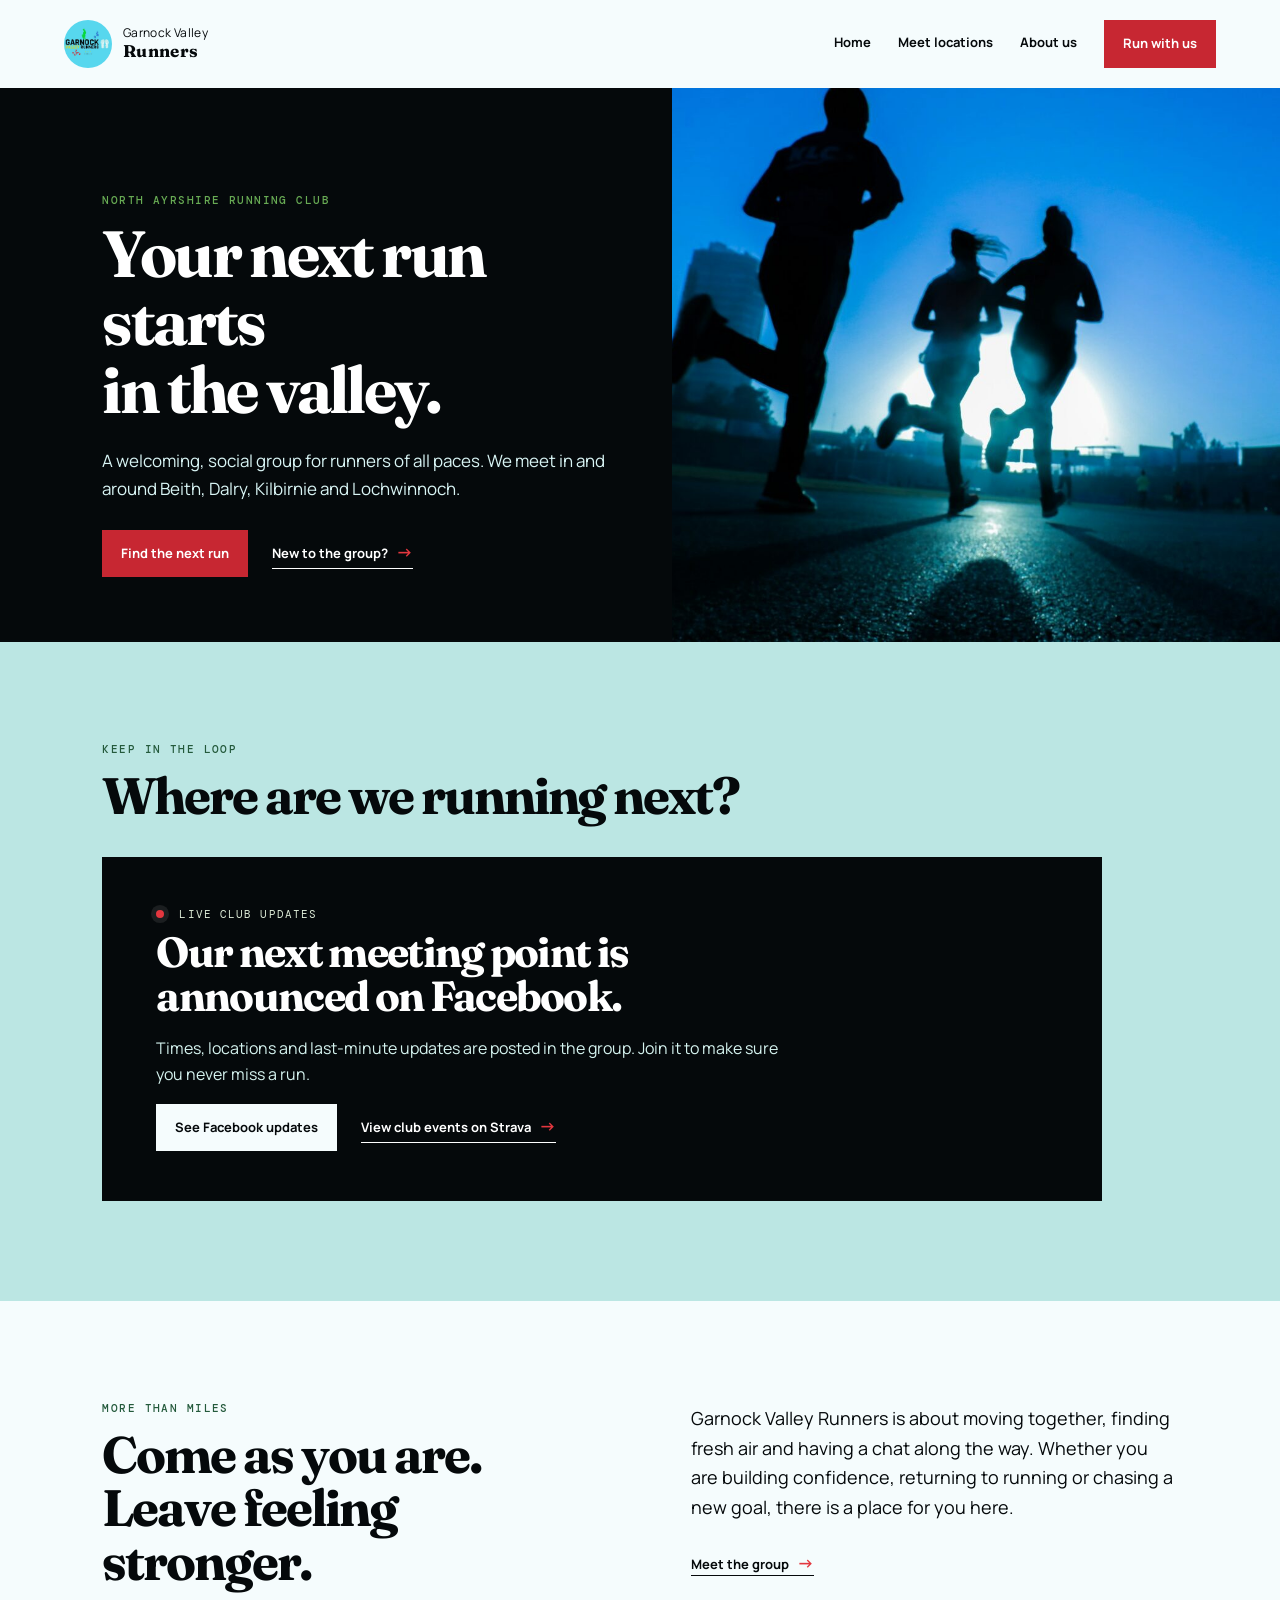
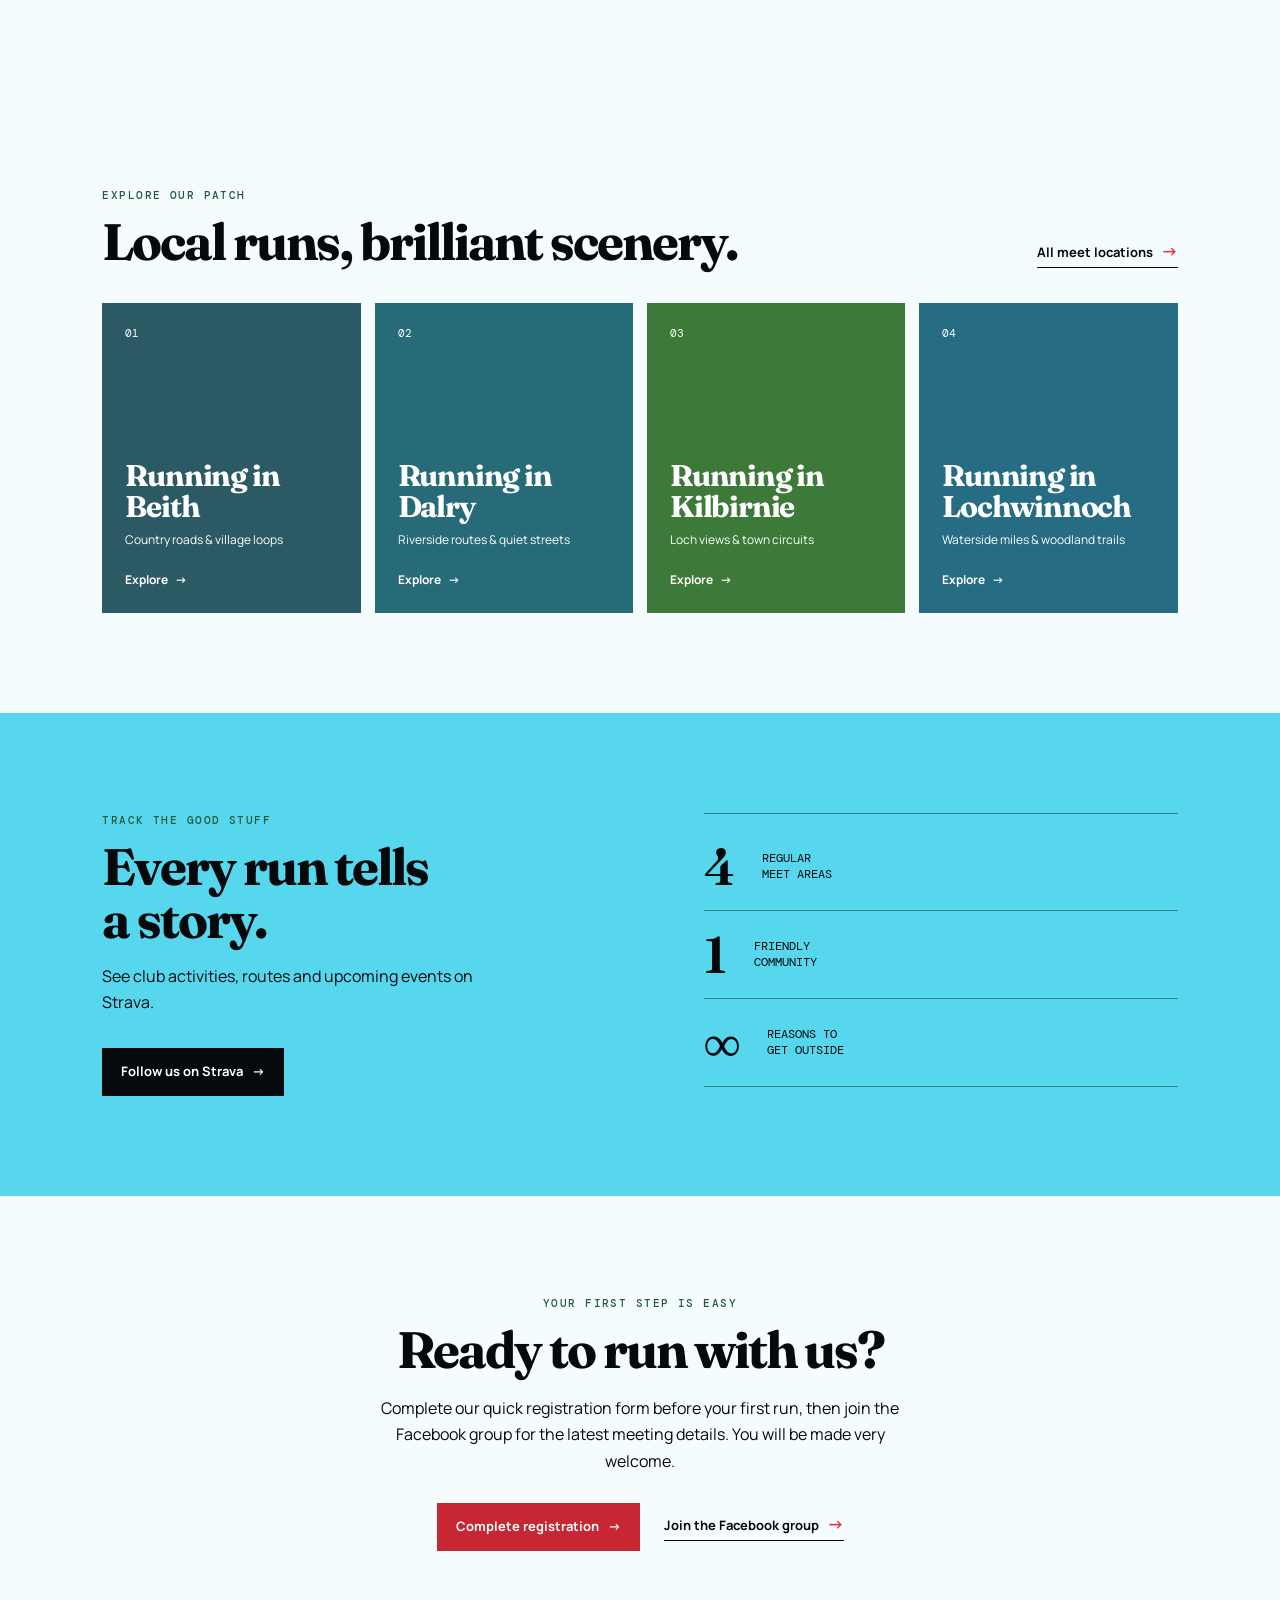
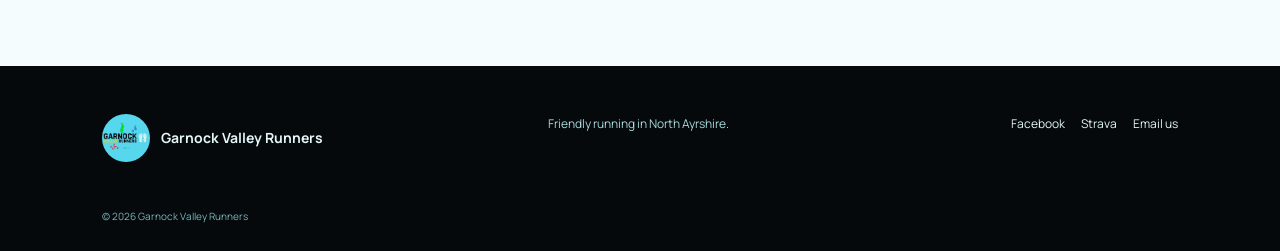
==== index.html @ bca84101 "Update location text" ====
<!doctype html>
<html lang="en-GB">
<head>
  <meta charset="utf-8">
  <meta name="viewport" content="width=device-width, initial-scale=1">
  <meta name="description" content="Garnock Valley Runners is a friendly, social running group meeting around Beith, Dalry, Kilbirnie and Lochwinnoch. Come along for a run.">
  <title>Garnock Valley Runners | Running in Beith, Dalry, Kilbirnie & Lochwinnoch</title>
  <link rel="canonical" href="https://garnockvalleyrunners.github.io/">
  <meta property="og:title" content="Garnock Valley Runners">
  <meta property="og:description" content="Friendly, social running around the Garnock Valley.">
  <meta property="og:type" content="website">
  <link rel="stylesheet" href="assets/styles.css">
  <link rel="icon" href="assets/favicon.ico" sizes="any">
  <link rel="icon" href="assets/images/icon-512.png" type="image/png">
  <link rel="apple-touch-icon" href="assets/images/apple-touch-icon.png">
  <script type="application/ld+json">
    {"@context":"https://schema.org","@type":"SportsOrganization","name":"Garnock Valley Runners","description":"A friendly social running group in North Ayrshire.","url":"https://garnockvalleyrunners.github.io/","sameAs":["https://www.facebook.com/groups/1202153667183586/","https://www.strava.com/clubs/1098368"],"areaServed":["Beith","Dalry","Kilbirnie","Lochwinnoch"]}
  </script>
</head>
<body>
  <a class="skip-link" href="#main">Skip to content</a>
  <header class="site-header">
    <a class="brand" href="index.html" aria-label="Garnock Valley Runners home"><span class="brand-mark">GVR</span><span>Garnock Valley<br><strong>Runners</strong></span></a>
    <button class="menu-button" aria-expanded="false" aria-controls="primary-nav">Menu</button>
    <nav id="primary-nav" aria-label="Primary navigation">
      <a class="active" href="index.html">Home</a><a href="locations.html">Meet locations</a><a href="about.html">About us</a><a class="nav-join" href="#join">Run with us</a>
    </nav>
  </header>

  <main id="main">
    <section class="hero">
      <div class="hero-copy">
        <p class="eyebrow">North Ayrshire running club</p>
        <h1>Your next run starts<br>in the valley.</h1>
        <p class="lead">A welcoming, social group for runners of all paces. We meet in and around Beith, Dalry, Kilbirnie and Lochwinnoch.</p>
        <div class="actions"><a class="button" href="#next-run">Find the next run</a><a class="text-link" href="about.html">New to the group? <span>→</span></a></div>
      </div>
      <div class="hero-art"><img class="banner-image" src="assets/images/running-banner-placeholder.jpg" alt=""></div>
    </section>

    <section id="next-run" class="section next-run">
      <div class="section-heading"><p class="eyebrow">Keep in the loop</p><h2>Where are we running next?</h2></div>
      <div class="update-card">
        <div class="pulse"><span></span> Live club updates</div>
        <h3>Our next meeting point is announced on Facebook.</h3>
        <p>Times, locations and last-minute updates are posted in the group. Join it to make sure you never miss a run.</p>
        <div class="actions"><a class="button button-light" href="https://www.facebook.com/groups/1202153667183586/" target="_blank" rel="noopener noreferrer">See Facebook updates</a><a class="text-link light" href="https://www.strava.com/clubs/1098368" target="_blank" rel="noopener noreferrer">View club events on Strava <span>→</span></a></div>
      </div>
    </section>

    <section class="section intro-grid">
      <div><p class="eyebrow">More than miles</p><h2>Come as you are.<br>Leave feeling stronger.</h2></div>
      <div class="intro-copy"><p>Garnock Valley Runners is about moving together, finding fresh air and having a chat along the way. Whether you are building confidence, returning to running or chasing a new goal, there is a place for you here.</p><a class="text-link" href="about.html">Meet the group <span>→</span></a></div>
    </section>

    <section class="section locations">
      <div class="section-heading row-heading">
        <div><p class="eyebrow">Explore our patch</p><h2>Local runs, brilliant scenery.</h2></div>
        <a class="text-link" href="locations.html">All meet locations <span>→</span></a>
      </div>
      <div class="location-grid">
        <a class="location-card beith" href="beith-running.html"><span>01</span><h3>Running in<br>Beith</h3><p>Country roads & village loops</p><b>Explore <i>→</i></b></a>
        <a class="location-card dalry" href="dalry-running.html"><span>02</span><h3>Running in<br>Dalry</h3><p>Riverside routes & quiet streets</p><b>Explore <i>→</i></b></a>
        <a class="location-card kilbirnie" href="kilbirnie-running.html"><span>03</span><h3>Running in<br>Kilbirnie</h3><p>Loch views & town circuits</p><b>Explore <i>→</i></b></a>
        <a class="location-card lochwinnoch" href="lochwinnoch-running.html"><span>04</span><h3>Running in<br>Lochwinnoch</h3><p>Waterside miles & woodland trails</p><b>Explore <i>→</i></b></a>
      </div>
    </section>

    <section class="section strava-callout">
      <div>
        <p class="eyebrow">Track the good stuff</p>
        <h2>Every run tells<br>a story.</h2>
        <p>See club activities, routes and upcoming events on Strava.</p>
        <a class="button" href="https://www.strava.com/clubs/1098368" target="_blank" rel="noopener noreferrer">Follow us on Strava <span>→</span></a>
      </div>
      <div class="stat-stack">
        <div><strong>4</strong><span>regular<br>meet areas</span></div>
        <div><strong>1</strong><span>friendly<br>community</span></div>
        <div><strong>∞</strong><span>reasons to<br>get outside</span></div>
      </div>
    </section>

    <section id="join" class="join section">
      <p class="eyebrow">Your first step is easy</p>
      <h2>Ready to run with us?</h2>
      <p>Complete our quick registration form before your first run, then join the Facebook group for the latest meeting details. You will be made very welcome.</p>
      <div class="actions join-actions">
        <a class="button" href="https://form.jotform.com/garnockvalleyrunners/garnock-valley-runners-waiver" target="_blank" rel="noopener noreferrer">Complete registration <span>→</span></a>
        <a class="text-link" href="https://www.facebook.com/groups/1202153667183586/" target="_blank" rel="noopener noreferrer">Join the Facebook group <span>→</span></a>
      </div>
    </section>
  </main>

  <footer>
    <div class="footer-brand"><span class="brand-mark">GVR</span><strong>Garnock Valley Runners</strong></div>
    <p>Friendly running in North Ayrshire.</p>
    <div class="footer-links">
      <a href="https://www.facebook.com/groups/1202153667183586/" target="_blank" rel="noopener noreferrer">Facebook</a>
      <a href="https://www.strava.com/clubs/1098368" target="_blank" rel="noopener noreferrer">Strava</a>
      <a href="mailto:garnockvalleyrunners@gmail.com">Email us</a>
    </div>
    <small>© <span data-year></span> Garnock Valley Runners</small>
  </footer>
  <script src="assets/site.js"></script>
</body>
</html>
---- assets/styles.css ----
@import url('https://fonts.googleapis.com/css2?family=DM+Mono:wght@400;500&family=Fraunces:opsz,wght@9..144,500;9..144,600;9..144,700&family=Manrope:wght@400;500;600;700&display=swap');

.brand-mark {
  display: block;
  width: 48px;
  height: 48px;
  border-radius: 50%;
  background: #56d7ed url("images/gvr-logo.webp") center/cover no-repeat;
  color: transparent;
  font-size: 0;
  flex: none;
}

:root {
  --ink: #05090b;
  --forest: #2c5a64;
  --moss: #68ab54;
  --cream: #f5fcfd;
  --sand: #bbe6e3;
  --coral: #e3373f;
  --white: #fff;
}

* {
  box-sizing: border-box;
}

html {
  scroll-behavior: smooth;
}

body {
  margin: 0;
  background: var(--cream);
  color: var(--ink);
  font: 16px/1.65 Manrope,Arial,sans-serif;
}

a {
  color: inherit;
  text-decoration: none;
}

.skip-link {
  position: absolute;
  left: -999px;
}

.skip-link:focus {
  left: 1rem;
  top: 1rem;
  z-index: 10;
  background: #fff;
  padding: .5rem;
}

.site-header {
  height: 88px;
  padding: 0 max(5vw,28px);
  display: flex;
  align-items: center;
  justify-content: space-between;
  background: var(--cream);
}

.brand {
  display: flex;
  gap: 11px;
  align-items: center;
  font-size: 12px;
  line-height: 1.22;
  letter-spacing: .03em;
}

.brand strong {
  font-family: Fraunces,serif;
  font-size: 17px;
}

.brand-logo {
  width: 48px;
  height: 48px;
  object-fit: cover;
  border-radius: 50%;
}

nav {
  display: flex;
  gap: 27px;
  align-items: center;
  font-size: 13px;
  font-weight: 700;
}

nav a:not(.nav-join) {
  border-bottom: 2px solid transparent;
  padding: 7px 0;
}

nav a:hover,nav .active {
  border-color: var(--coral);
}

.nav-join,.button {
  display: inline-flex;
  align-items: center;
  gap: 9px;
  border: 0;
  border-radius: 0;
  background: var(--coral);
  padding: 13px 19px;
  color: #fff;
  font-weight: 700;
  font-size: 13px;
  transition: transform .2s,background .2s;
}

.nav-join:hover,.button:hover {
  transform: translateY(-2px);
  background: #b71928;
}

.menu-button {
  display: none;
}

.hero {
  min-height: 548px;
  display: grid;
  grid-template-columns: 1.05fr .95fr;
  background: var(--ink);
  color: #fff;
}

.hero-copy {
  padding: 105px max(5vw,28px) 65px max(8vw,60px);
  align-self: center;
}

.eyebrow {
  margin: 0 0 13px;
  color: var(--moss);
  font: 500 11px "DM Mono",monospace;
  letter-spacing: .13em;
  text-transform: uppercase;
}

.hero h1,h2,h3 {
  font-family: Fraunces,Georgia,serif;
  line-height: 1.04;
  letter-spacing: -.04em;
}

.hero h1 {
  max-width: 620px;
  margin: 0;
  font-size: clamp(42px,5.1vw,73px);
}

.lead {
  max-width: 520px;
  margin: 23px 0 27px;
  font-size: 17px;
  color: #d9f5f5;
}

.actions {
  display: flex;
  align-items: center;
  gap: 24px;
  flex-wrap: wrap;
}

.text-link {
  font-size: 13px;
  font-weight: 700;
  border-bottom: 1px solid currentColor;
  padding-bottom: 2px;
}

.text-link span {
  color: var(--coral);
  font-size: 17px;
  padding-left: 5px;
}

.hero-art {
  position: relative;
  overflow: hidden;
  min-height: 420px;
  background: #56d7ed;
}

.hero-art p {
  position: absolute;
  top: 16%;
  left: 13%;
  z-index: 2;
  margin: 0;
  color: var(--ink);
  font: 600 clamp(30px,3.8vw,57px)/1 Fraunces,serif;
  letter-spacing: -.06em;
}

.sun {
  position: absolute;
  width: 180px;
  height: 180px;
  border-radius: 50%;
  background: #f5df00;
  top: 9%;
  right: 20%;
}

.hill {
  position: absolute;
  border-radius: 50% 50% 0 0;
}

.hill-one {
  width: 125%;
  height: 55%;
  background: #68ab54;
  bottom: -8%;
  left: -30%;
  transform: rotate(5deg);
}

.hill-two {
  width: 130%;
  height: 43%;
  background: #2c5a64;
  bottom: -15%;
  right: -48%;
  transform: rotate(-7deg);
}

.runner {
  z-index: 3;
  position: absolute;
  bottom: 20%;
  width: 13px;
  height: 46px;
  background: var(--ink);
  border-radius: 10px 10px 3px 3px;
  transform: rotate(17deg);
}

.runner:before {
  content: "";
  position: absolute;
  width: 17px;
  height: 17px;
  border-radius: 50%;
  background: var(--ink);
  top: -21px;
  left: -2px;
}

.runner:after {
  content: "";
  position: absolute;
  width: 50px;
  height: 6px;
  background: var(--ink);
  bottom: -5px;
  left: -26px;
  transform: rotate(-38deg);
  border-radius: 4px;
}

.runner-one {
  left: 48%;
}

.runner-two {
  left: 63%;
  bottom: 27%;
  transform: scale(.78) rotate(-10deg);
}

.section {
  padding: 100px max(8vw,60px);
}

.section h2 {
  font-size: clamp(34px,4vw,53px);
  margin: 0;
}

.next-run {
  background: var(--sand);
}

.section-heading {
  margin-bottom: 35px;
}

.update-card {
  position: relative;
  max-width: 1000px;
  padding: 50px 54px;
  background: var(--ink);
  color: #fff;
}

.update-card h3 {
  max-width: 670px;
  font-size: clamp(26px,3.3vw,42px);
  margin: 10px 0;
}

.update-card p {
  max-width: 650px;
  color: #d5f3ef;
}

.pulse {
  font: 11px "DM Mono",monospace;
  letter-spacing: .1em;
  text-transform: uppercase;
  color: #dcead6;
}

.pulse span {
  display: inline-block;
  width: 8px;
  height: 8px;
  margin-right: 7px;
  border-radius: 50%;
  background: var(--coral);
  box-shadow: 0 0 0 5px #ffffff16;
}

.button-light {
  background: var(--cream);
  color: var(--ink);
}

.button-light:hover {
  background: #fff;
  color: var(--ink);
}

.light {
  color: #fff;
}

.intro-grid {
  display: grid;
  grid-template-columns: 1fr 1fr;
  gap: 8vw;
}

.intro-copy {
  max-width: 530px;
  font-size: 18px;
}

.intro-copy p {
  margin-top: 3px;
  margin-bottom: 25px;
}

.row-heading {
  display: flex;
  justify-content: space-between;
  align-items: end;
}

.location-grid {
  display: grid;
  grid-template-columns: repeat(4,1fr);
  gap: 14px;
}

.location-card {
  min-height: 310px;
  padding: 23px;
  display: flex;
  flex-direction: column;
  color: #fff;
  background: var(--forest);
  transition: transform .2s;
}

.location-card:hover {
  transform: translateY(-5px);
}

.location-card span {
  font: 11px "DM Mono",monospace;
  color: #d9f5f5;
}

.location-card h3 {
  margin: auto 0 8px;
  font-size: 30px;
}

.location-card p {
  margin: 0;
  font-size: 12px;
  color: #dbe7db;
}

.location-card b {
  margin-top: 20px;
  font-size: 12px;
}

.location-card i {
  font-style: normal;
  color: #f5df00;
  padding-left: 5px;
}

.beith {
  background: #2c5a64;
}

.dalry {
  background: #378c9d;
}

.kilbirnie {
  background: #68ab54;
}

.lochwinnoch {
  background: #266c82;
}

.strava-callout {
  display: grid;
  grid-template-columns: 1fr 1fr;
  gap: 10vw;
  background: #56d7ed;
  color: var(--ink);
}

.strava-callout .eyebrow {
  color: #2c5a64;
}

.strava-callout p {
  max-width: 390px;
}

.strava-callout .button {
  margin-top: 17px;
  background: var(--ink);
}

.stat-stack {
  display: grid;
  align-content: center;
  border-top: 1px solid #05090b71;
}

.stat-stack div {
  display: flex;
  align-items: center;
  gap: 27px;
  padding: 18px 0;
  border-bottom: 1px solid #05090b71;
}

.stat-stack strong {
  font: 600 51px/1 Fraunces,serif;
}

.stat-stack span {
  font: 12px "DM Mono",monospace;
  text-transform: uppercase;
  line-height: 1.4;
}

.join {
  text-align: center;
  padding-bottom: 115px;
}

.join p:not(.eyebrow) {
  max-width: 530px;
  margin: 19px auto 27px;
}

.join .button {
  margin-top: 2px;
}

footer {
  padding: 48px max(8vw,60px) 27px;
  background: var(--ink);
  color: #e3f6f8;
  display: grid;
  grid-template-columns: 1.4fr 1fr 1fr;
  gap: 18px;
  font-size: 12px;
}

footer .footer-brand {
  display: flex;
  align-items: center;
  gap: 11px;
  font-size: 14px;
}

footer p {
  margin: 0;
  color: #a9d9dd;
}

.footer-links {
  display: flex;
  gap: 16px;
  justify-content: flex-end;
}

.footer-links a:hover {
  text-decoration: underline;
}

footer small {
  grid-column: 1/-1;
  padding-top: 28px;
  color: #78b6bd;
  font-size: 10px;
}

@media(max-width:760px) {
  .site-header {
    height: 72px;
  }

  .menu-button {
    display: block;
    border: 0;
    background: none;
    font: 700 13px Manrope;
    color: var(--ink);
  }

  nav {
    display: none;
    position: absolute;
    z-index: 5;
    left: 0;
    right: 0;
    top: 72px;
    padding: 20px 28px;
    flex-direction: column;
    align-items: stretch;
    background: var(--cream);
  }

  nav.open {
    display: flex;
  }

  .hero {
    grid-template-columns: 1fr;
  }

  .hero-copy {
    padding: 76px 28px 55px;
  }

  .hero-art {
    min-height: 300px;
  }

  .section {
    padding: 70px 28px;
  }

  .row-heading {
    align-items: start;
    gap: 20px;
    flex-direction: column;
  }

  .location-grid {
    grid-template-columns: 1fr 1fr;
  }

  .location-card {
    min-height: 230px;
  }

  .location-card h3 {
    font-size: 25px;
  }

  .intro-grid,.strava-callout {
    grid-template-columns: 1fr;
    gap: 40px;
  }

  .update-card {
    padding: 35px 28px;
  }

  .footer-links {
    justify-content: start;
  }

  footer {
    grid-template-columns: 1fr;
    gap: 13px;
  }

  .hero h1 {
    font-size: 48px;
  }
}

@media(max-width:430px) {
  .location-grid {
    grid-template-columns: 1fr;
  }

  .location-card {
    min-height: 190px;
  }

  .hero h1 {
    font-size: 42px;
  }
}

.route-gallery {
  background: var(--cream);
}

.route-gallery .section-heading>p:not(.eyebrow) {
  max-width: 620px;
  margin: 18px 0 0;
}

.route-grid {
  display: grid;
  grid-template-columns: repeat(3,1fr);
  gap: 18px;
}

.route-card {
  padding: 24px;
  background: #fff;
  border: 1px solid #b9e5e9;
  overflow: hidden;
}

.route-card h3 {
  margin: 3px 0 20px;
  font-size: 28px;
}

.route-number {
  margin: 0;
  color: #2c5a64;
  font: 10px "DM Mono",monospace;
  letter-spacing: .08em;
  text-transform: uppercase;
}

@media(max-width:960px) {
  .route-grid {
    grid-template-columns: 1fr;
  }
}

@media(max-width:760px) {
  .route-gallery {
    padding-top: 70px;
    padding-bottom: 70px;
  }
}

.leaders {
  background: var(--sand);
}

.leaders .section-heading>p:not(.eyebrow) {
  max-width: 610px;
  margin: 18px 0 0;
}

.leader-grid {
  display: grid;
  grid-template-columns: repeat(4,1fr);
  gap: 18px;
}

.leader-card {
  background: #fff;
}

.leader-card img {
  display: block;
  width: 100%;
  aspect-ratio: 1;
  object-fit: cover;
}

.leader-card>div {
  padding: 19px 18px 22px;
}

.leader-card .eyebrow {
  margin-bottom: 7px;
  color: #2c5a64;
  font-size: 9px;
}

.leader-card h3 {
  margin: 0;
  font-size: 26px;
}

.leader-card p:last-child {
  margin: 9px 0 0;
  font-size: 13px;
  line-height: 1.55;
}

@media(max-width:960px) {
  .leader-grid {
    grid-template-columns: repeat(2,1fr);
  }
}

@media(max-width:500px) {
  .leader-grid {
    grid-template-columns: 1fr;
  }
}

.nav-join,.button {
  background: #c72732;
}

.nav-join:hover,.button:hover {
  background: #a71e27;
}

.button-light {
  background: #f5fcfd;
  color: #05090b;
}

.button-light:hover {
  background: #fff;
  color: #05090b;
}

.section .eyebrow,.leader-card .eyebrow {
  color: #245a3c;
}

.strava-callout .eyebrow {
  color: #245a3c;
}

.dalry {
  background: #276a78;
}

.location-card,.location-card span,.location-card p,.location-card i {
  color: #fff;
}

.kilbirnie,.kilbirnie span,.kilbirnie p,.kilbirnie i {
  color: var(--ink);
}

.hero-art {
  background: #2c5a64;
}

.banner-image {
  width: 100%;
  height: 100%;
  display: block;
  object-fit: cover;
}

.text-link:hover {
  border-bottom-color: transparent;
}

.kilbirnie {
  background: #3d7939;
}

.kilbirnie,.kilbirnie span,.kilbirnie p,.kilbirnie i {
  color: #fff;
}

.locations-intro {
  padding-bottom: 45px;
}

.page-title {
  margin: 0;
  font-family: Fraunces,serif;
  font-size: clamp(42px,6vw,76px);
  line-height: 1.02;
  letter-spacing: -.05em;
}

.locations-lead {
  max-width: 650px;
  color: var(--ink);
}

.locations-grid-section {
  padding-top: 25px;
}

.join-actions {
  justify-content: center;
}

.about-hero {
  min-height: 390px;
}

.about-hero-copy {
  padding-top: 65px;
  padding-bottom: 65px;
}

.first-run {
  display: grid;
  grid-template-columns: .8fr 1.2fr;
  gap: 8vw;
  align-items: start;
  background: #fff;
}

.first-run-intro>p:not(.eyebrow) {
  max-width: 410px;
  margin: 20px 0 28px;
}

.first-run-steps {
  margin: 0;
  padding: 0;
  list-style: none;
  border-top: 1px solid #b9e5e9;
}

.first-run-steps li {
  display: grid;
  grid-template-columns: 72px 1fr;
  gap: 20px;
  padding: 25px 0;
  border-bottom: 1px solid #b9e5e9;
}

.first-run-steps>li>span {
  color: #245a3c;
  font: 500 12px "DM Mono",monospace;
}

.first-run-steps h3 {
  margin: 0;
  font-size: 26px;
}

.first-run-steps p {
  max-width: 480px;
  margin: 8px 0 0;
  font-size: 14px;
}

@media(max-width:760px) {
  .first-run {
    grid-template-columns: 1fr;
    gap: 42px;
  }

  .first-run-steps li {
    grid-template-columns: 48px 1fr;
    gap: 14px;
  }
}

.meeting-point {
  display: grid;
  grid-template-columns: minmax(260px, .8fr) minmax(300px, 1.2fr);
  gap: 7vw;
  align-items: center;
  background: #fff;
}

.meeting-point .section-heading {
  margin: 0;
}

.meeting-point .section-heading>p:not(.eyebrow) {
  max-width: 480px;
  margin: 18px 0 23px;
}

.meeting-links {
  display: flex;
  flex-wrap: wrap;
  gap: 20px;
}

.what3words-link {
  margin-left: 20px;
}

.what3words-prefix {
  padding-left: 0;
  color: var(--coral);
}

.meeting-map {
  width: 100%;
  min-height: 390px;
  border: 0;
}

@media(max-width:760px) {
  .meeting-point {
    grid-template-columns: 1fr;
    gap: 32px;
  }

  .meeting-map {
    min-height: 320px;
  }
}
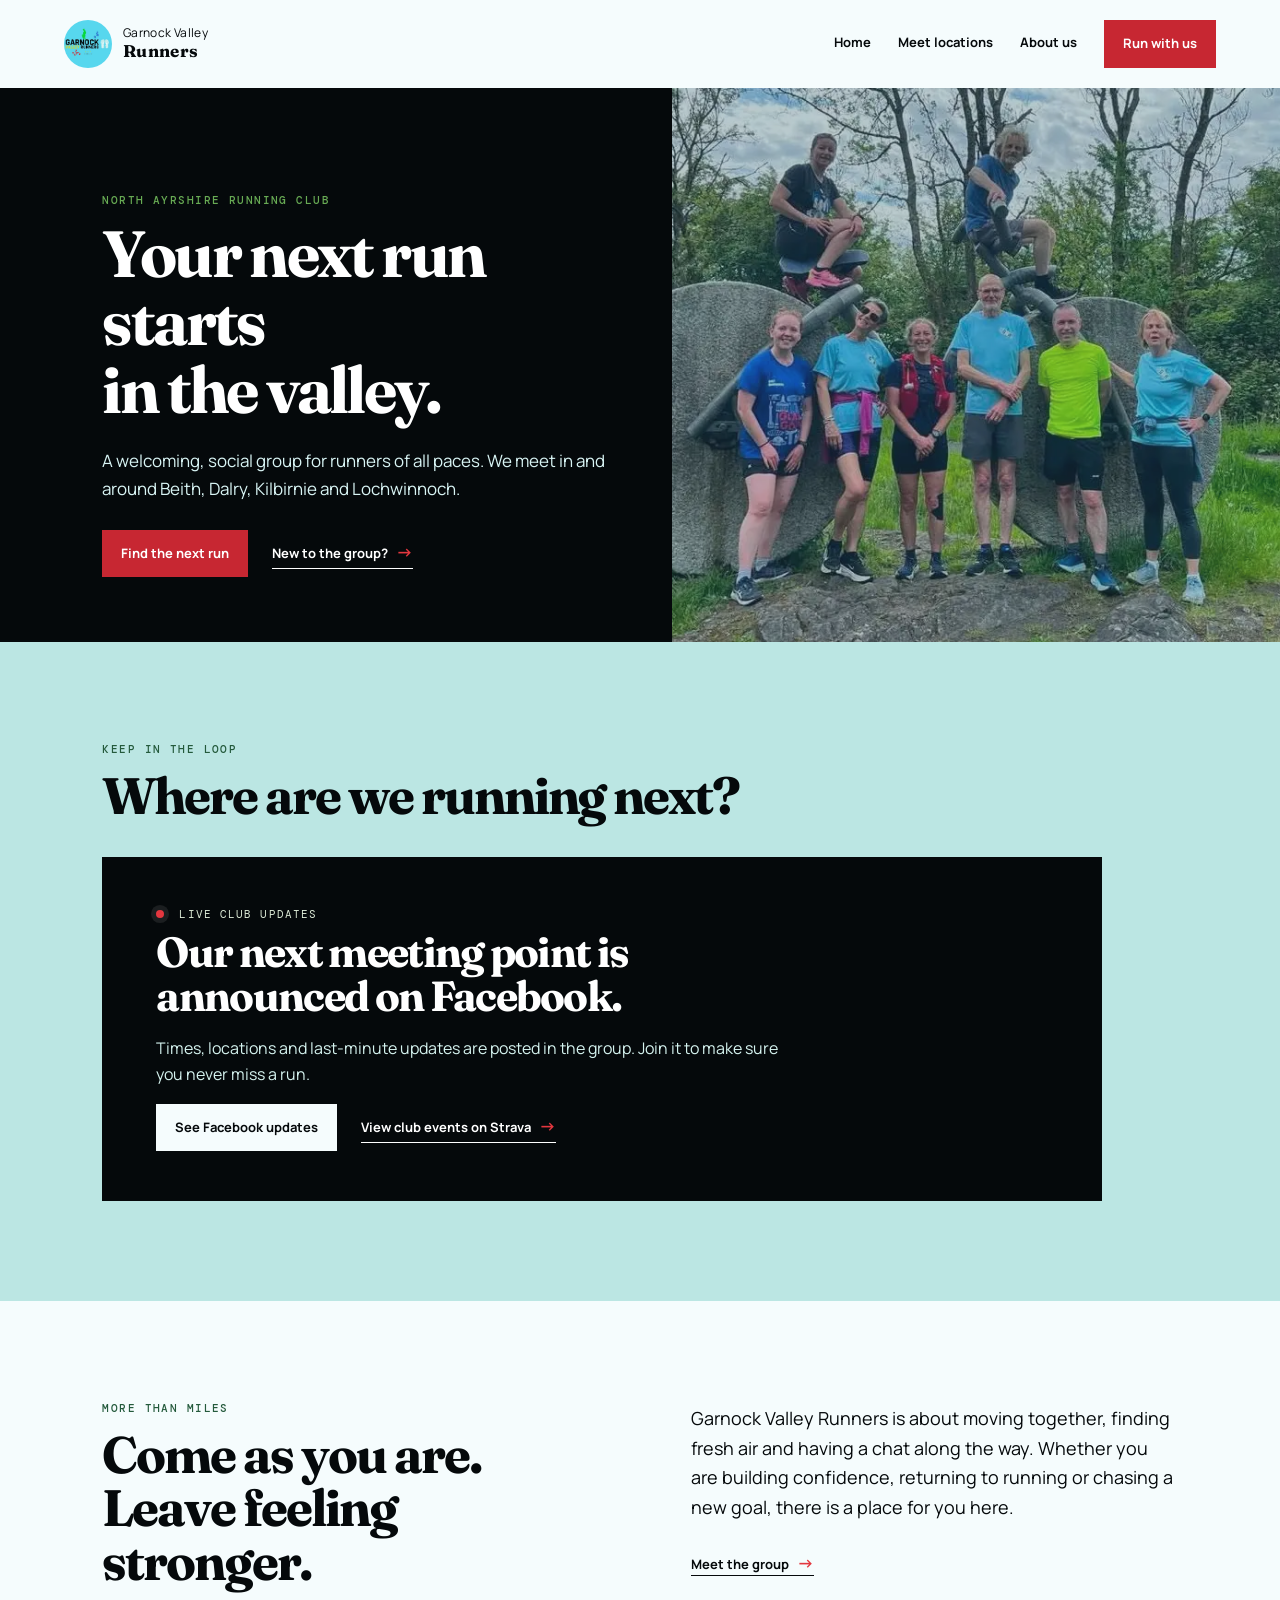
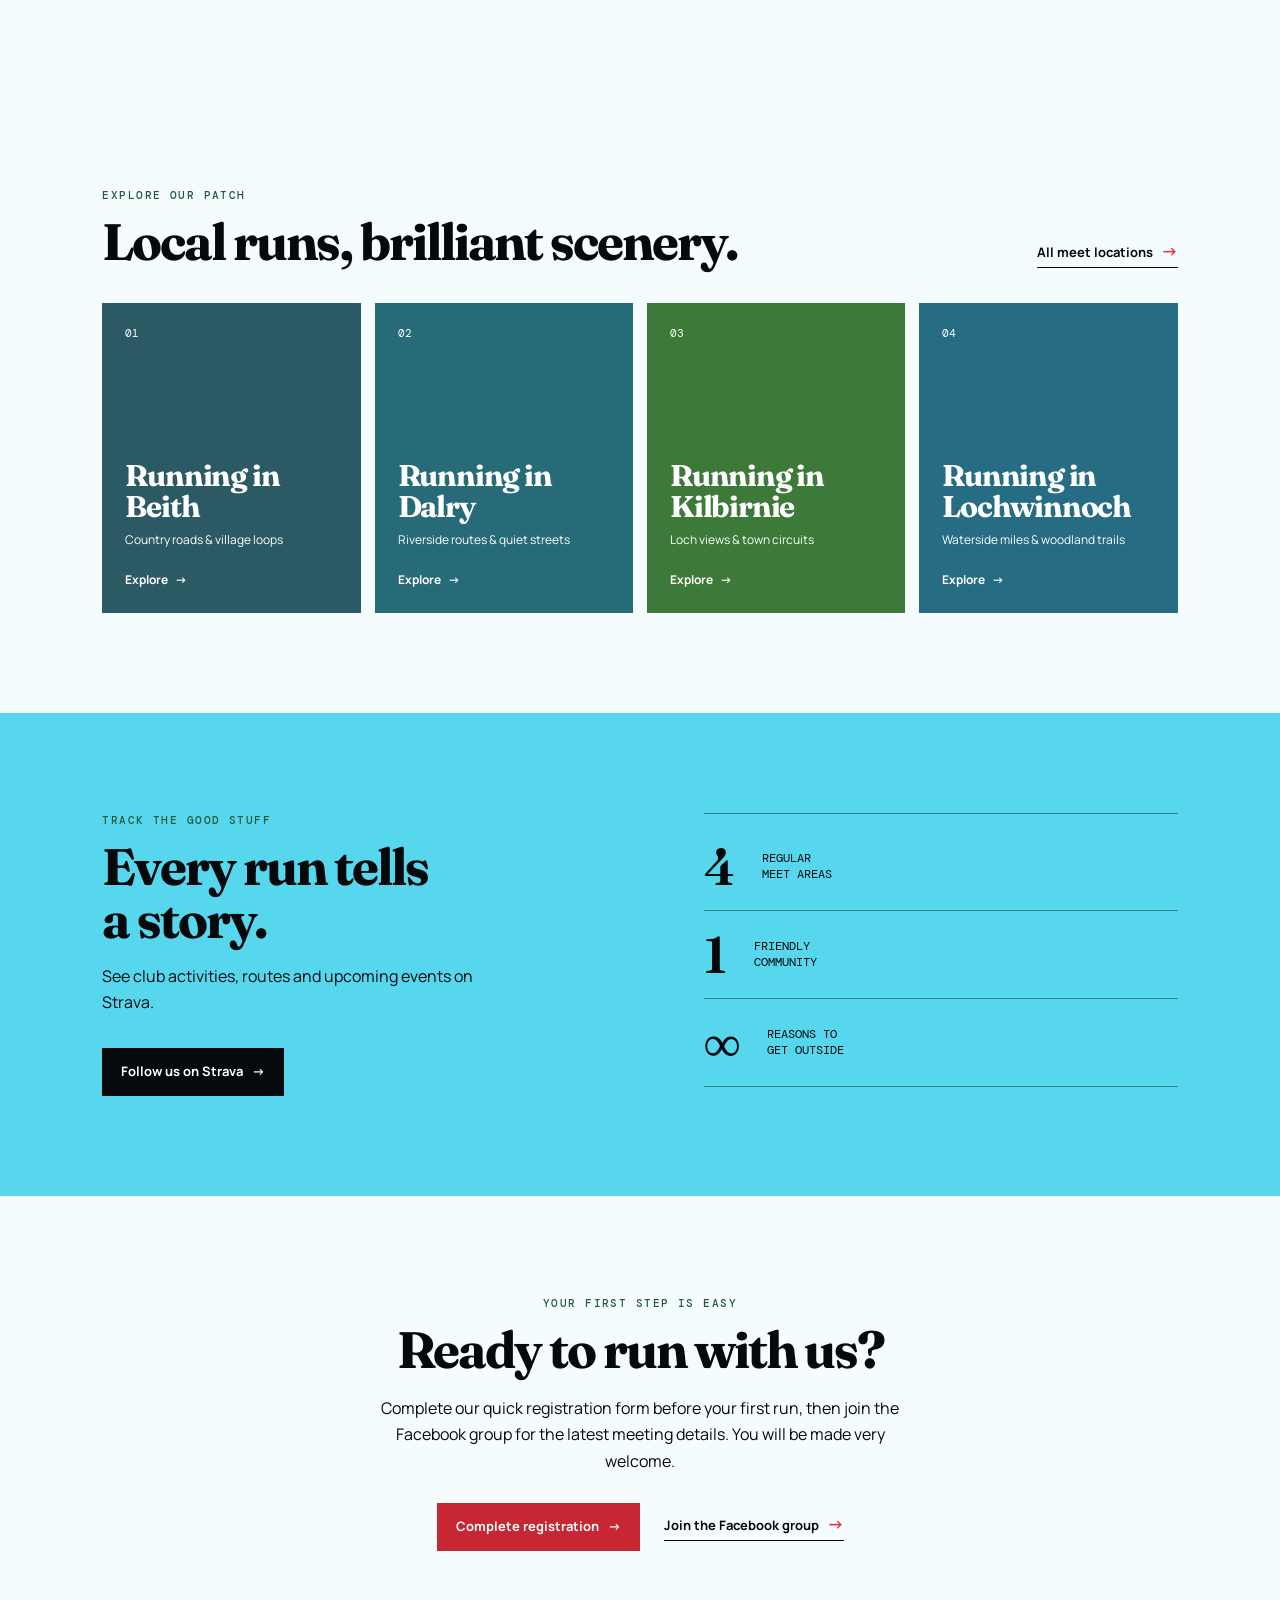
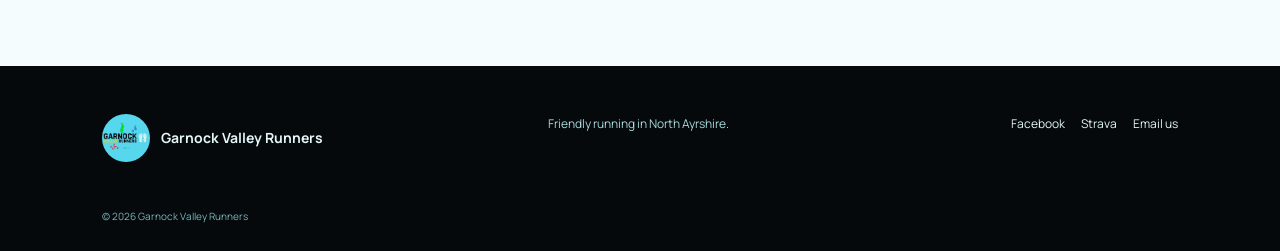
==== commit bdcf8f96: "GVR Images" ====
--- a/index.html
+++ b/index.html
@@ -5,16 +5,17 @@
   <meta name="viewport" content="width=device-width, initial-scale=1">
   <meta name="description" content="Garnock Valley Runners is a friendly, social running group meeting around Beith, Dalry, Kilbirnie and Lochwinnoch. Come along for a run.">
   <title>Garnock Valley Runners | Running in Beith, Dalry, Kilbirnie & Lochwinnoch</title>
-  <link rel="canonical" href="https://garnockvalleyrunners.github.io/">
+  <link rel="canonical" href="https://g-v-r.github.io/">
   <meta property="og:title" content="Garnock Valley Runners">
   <meta property="og:description" content="Friendly, social running around the Garnock Valley.">
   <meta property="og:type" content="website">
+  <meta property="og:url" content="https://g-v-r.github.io/">
   <link rel="stylesheet" href="assets/styles.css">
   <link rel="icon" href="assets/favicon.ico" sizes="any">
   <link rel="icon" href="assets/images/icon-512.png" type="image/png">
   <link rel="apple-touch-icon" href="assets/images/apple-touch-icon.png">
   <script type="application/ld+json">
-    {"@context":"https://schema.org","@type":"SportsOrganization","name":"Garnock Valley Runners","description":"A friendly social running group in North Ayrshire.","url":"https://garnockvalleyrunners.github.io/","sameAs":["https://www.facebook.com/groups/1202153667183586/","https://www.strava.com/clubs/1098368"],"areaServed":["Beith","Dalry","Kilbirnie","Lochwinnoch"]}
+    {"@context":"https://schema.org","@type":"SportsOrganization","name":"Garnock Valley Runners","description":"A friendly social running group in North Ayrshire.","url":"https://g-v-r.github.io/","sameAs":["https://www.facebook.com/groups/1202153667183586/","https://www.strava.com/clubs/1098368"],"areaServed":["Beith","Dalry","Kilbirnie","Lochwinnoch"]}
   </script>
 </head>
 <body>
@@ -35,7 +36,7 @@
         <p class="lead">A welcoming, social group for runners of all paces. We meet in and around Beith, Dalry, Kilbirnie and Lochwinnoch.</p>
         <div class="actions"><a class="button" href="#next-run">Find the next run</a><a class="text-link" href="about.html">New to the group? <span>→</span></a></div>
       </div>
-      <div class="hero-art"><img class="banner-image" src="assets/images/running-banner-placeholder.jpg" alt=""></div>
+      <div class="hero-art"><img class="banner-image" src="assets/images/gvr-group-7.webp" alt=""></div>
     </section>
 
     <section id="next-run" class="section next-run">
--- a/assets/styles.css
+++ b/assets/styles.css
@@ -780,12 +780,23 @@
 }
 
 .banner-image {
+  position: relative;
+  z-index: 0;
   width: 100%;
   height: 100%;
   display: block;
   object-fit: cover;
 }
 
+.hero-art:has(.banner-image)::after {
+  position: absolute;
+  z-index: 1;
+  inset: 0;
+  background: color-mix(in srgb, var(--forest) 32%, transparent);
+  content: "";
+  pointer-events: none;
+}
+
 .text-link:hover {
   border-bottom-color: transparent;
 }
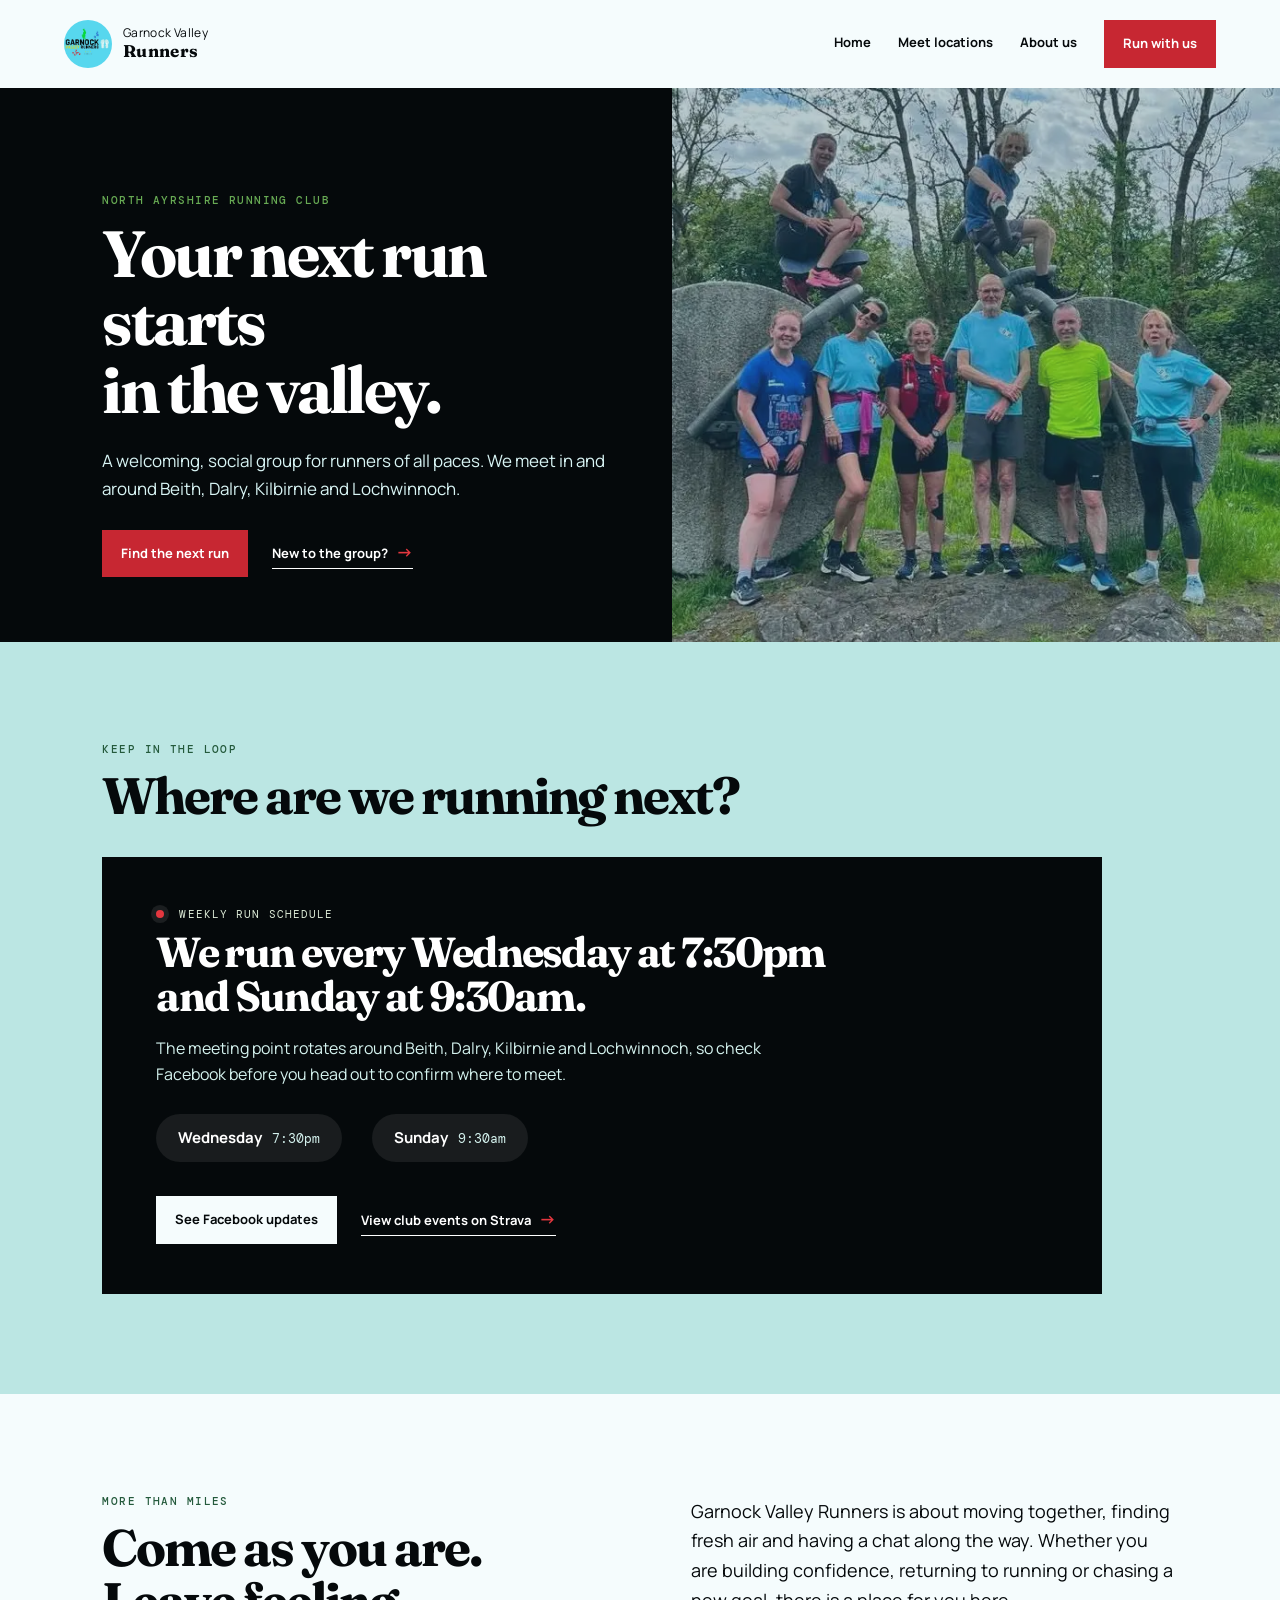
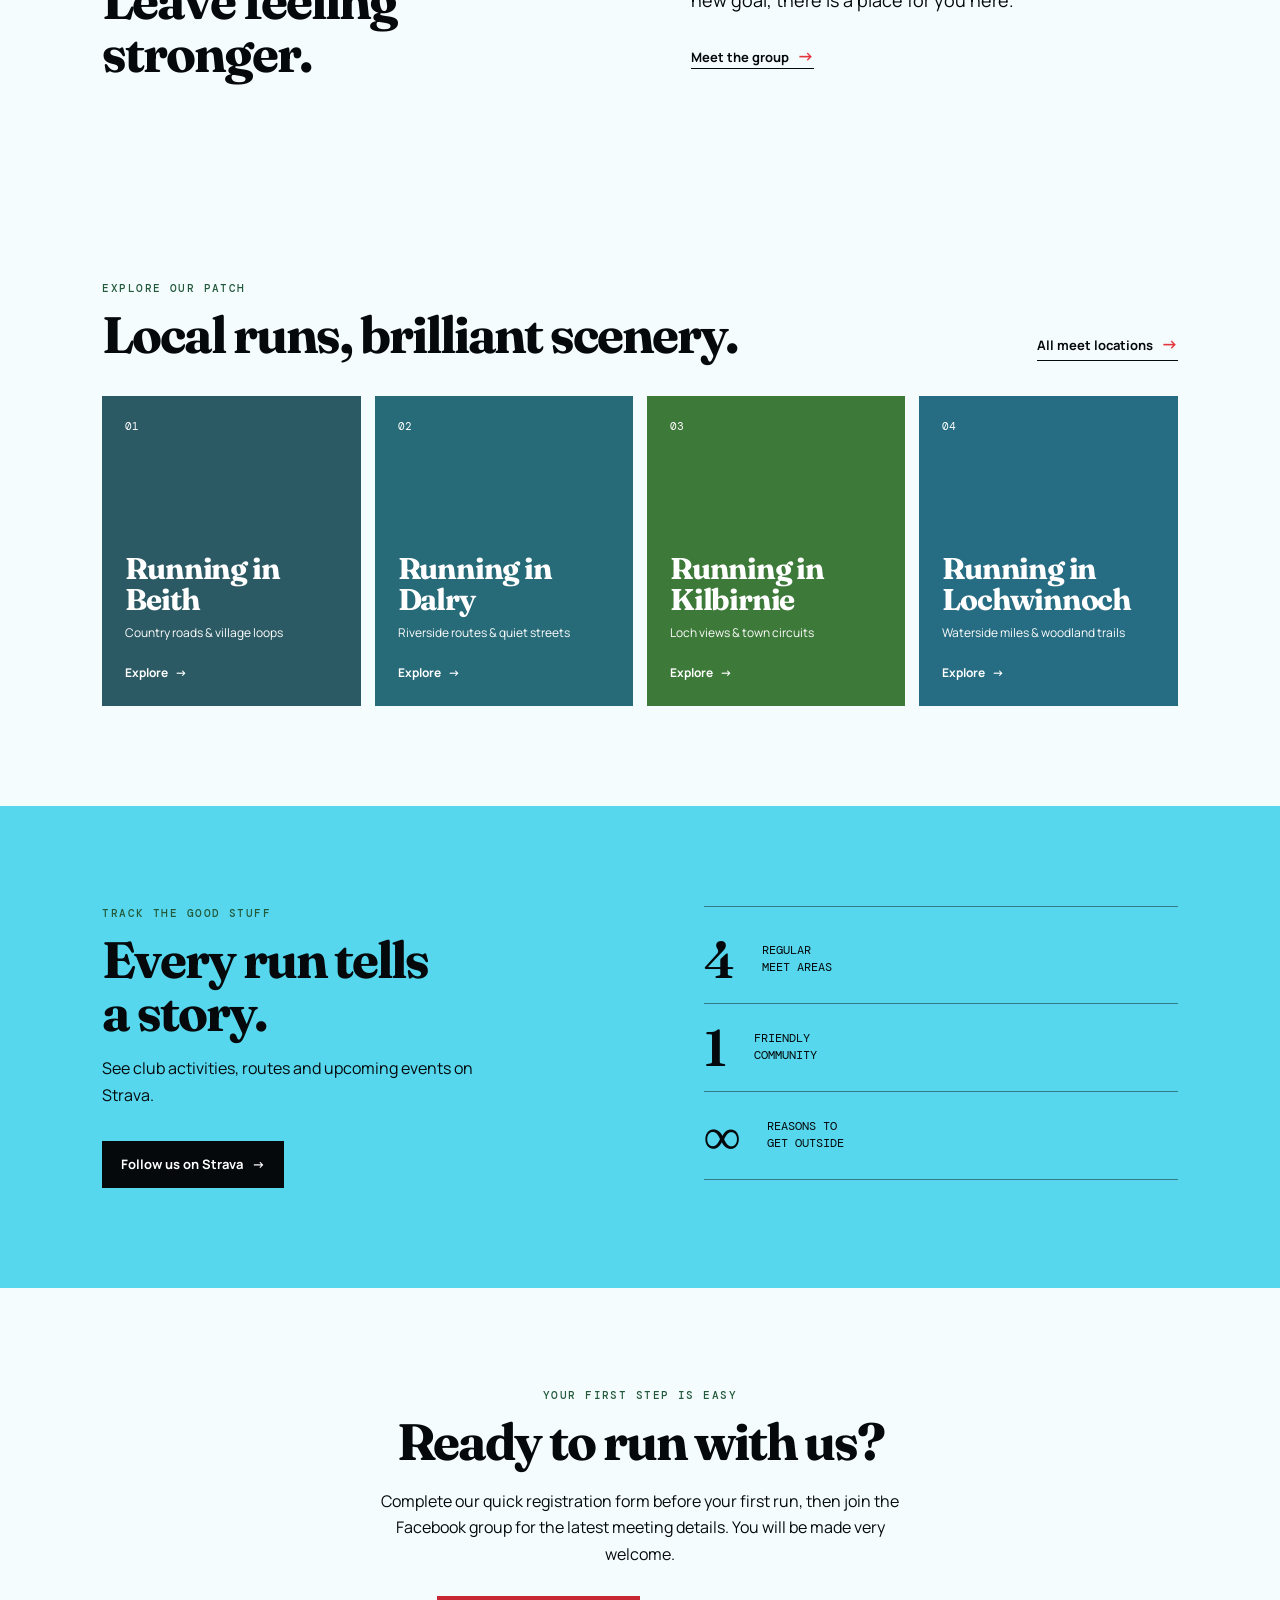
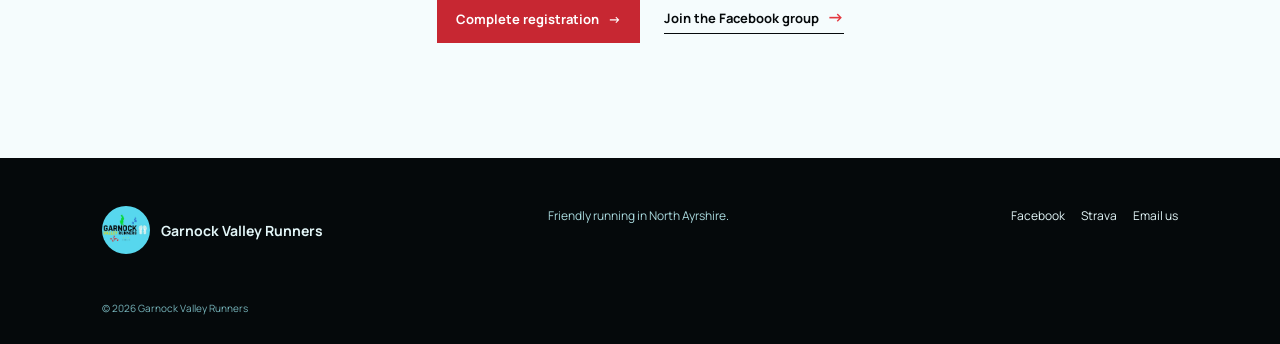
==== commit 06e9c968: "Adding day/time info" ====
--- a/index.html
+++ b/index.html
@@ -42,9 +42,13 @@
     <section id="next-run" class="section next-run">
       <div class="section-heading"><p class="eyebrow">Keep in the loop</p><h2>Where are we running next?</h2></div>
       <div class="update-card">
-        <div class="pulse"><span></span> Live club updates</div>
-        <h3>Our next meeting point is announced on Facebook.</h3>
-        <p>Times, locations and last-minute updates are posted in the group. Join it to make sure you never miss a run.</p>
+        <div class="pulse"><span></span> Weekly run schedule</div>
+        <h3>We run every Wednesday at 7:30pm and Sunday at 9:30am.</h3>
+        <p>The meeting point rotates around Beith, Dalry, Kilbirnie and Lochwinnoch, so check Facebook before you head out to confirm where to meet.</p>
+        <ul class="schedule-list">
+          <li><strong>Wednesday</strong><span>7:30pm</span></li>
+          <li><strong>Sunday</strong><span>9:30am</span></li>
+        </ul>
         <div class="actions"><a class="button button-light" href="https://www.facebook.com/groups/1202153667183586/" target="_blank" rel="noopener noreferrer">See Facebook updates</a><a class="text-link light" href="https://www.strava.com/clubs/1098368" target="_blank" rel="noopener noreferrer">View club events on Strava <span>→</span></a></div>
       </div>
     </section>
--- a/assets/styles.css
+++ b/assets/styles.css
@@ -315,6 +315,33 @@
   color: #d5f3ef;
 }
 
+.schedule-list {
+  display: flex;
+  flex-wrap: wrap;
+  gap: 14px 30px;
+  margin: 26px 0 34px;
+  padding: 0;
+  list-style: none;
+}
+
+.schedule-list li {
+  display: flex;
+  align-items: baseline;
+  gap: 10px;
+  padding: 12px 22px;
+  background: #ffffff14;
+  border-radius: 999px;
+}
+
+.schedule-list strong {
+  font-size: 15px;
+}
+
+.schedule-list span {
+  font: 13px "DM Mono",monospace;
+  color: #d5f3ef;
+}
+
 .pulse {
   font: 11px "DM Mono",monospace;
   letter-spacing: .1em;
